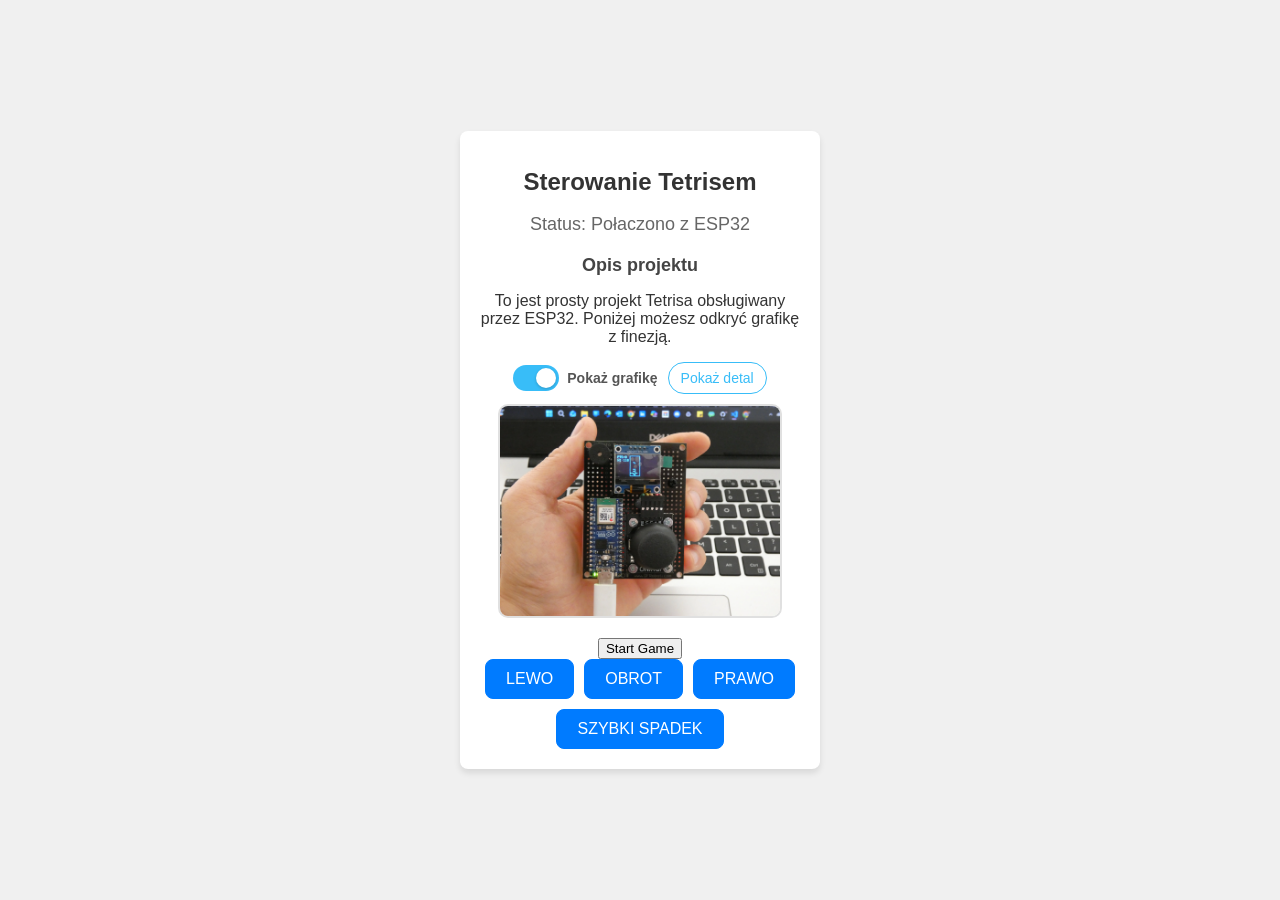
==== data/index.html @ bdea2a9c "Dodaj poprawki graf na stronie" ====
<!DOCTYPE html>
<html lang="pl">
<head>
    <meta charset="UTF-8">
    <meta name="viewport" content="width=device-width, initial-scale=1.0">
    <title>Tetris Nano ESP32</title>
    <link rel="stylesheet" href="style.css">
</head>
<body>
    <div class="card">
        <h1>Sterowanie Tetrisem</h1>
        <p class="status">Status: Połaczono z ESP32</p>

        <section class="project-section">
            <h2>Opis projektu</h2>
            <p>To jest prosty projekt Tetrisa obsługiwany przez ESP32. Poniżej możesz odkryć grafikę z finezją.</p>

            <div class="reveal-controls">
                <label class="switch" for="imageToggle">
                    <input type="checkbox" id="imageToggle" checked>
                    <span class="slider"></span>
                    <span class="switch-text">Pokaż grafikę</span>
                </label>
                <button type="button" class="reveal-button" id="revealButton">Pokaż detal</button>
            </div>

            <div class="reveal-card is-visible" id="imageRevealCard" aria-hidden="false">
                <img src="../assets/images/Tetris_ESP32.WEBP" alt="Grafika projektu Nano ESP32 Tetris" class="project-image">
            </div>
        </section>

        <button id="startButton">Start Game</button>

        <div class="pad">
            <button class="btn">LEWO</button>
            <button class="btn">OBROT</button>
            <button class="btn">PRAWO</button>
            <button class="btn vide">SZYBKI SPADEK</button>
        </div>
    </div>
    <script>
        const toggle = document.getElementById('imageToggle');
        const button = document.getElementById('revealButton');
        const revealCard = document.getElementById('imageRevealCard');

        function setReveal(visible) {
            toggle.checked = visible;
            revealCard.classList.toggle('is-visible', visible);
            revealCard.setAttribute('aria-hidden', String(!visible));
        }

        button.addEventListener('click', () => setReveal(!toggle.checked));
        toggle.addEventListener('change', () => setReveal(toggle.checked));

        setReveal(true);
    </script>
</body>
</html>
---- data/style.css ----
body {
    background-color: #f0f0f0;
    color: #333;
    font-family: Arial, sans-serif;
    display: flex;
    justify-content: center;
    align-items: center;
    min-height: 100vh;
    margin: 0;
    padding: 20px;
    box-sizing: border-box;
}

.card {
    background-color: #fff;
    padding: 20px;
    border-radius: 8px;
    box-shadow: 0 4px 6px rgba(0, 0, 0, 0.1);
    text-align: center;
    width: 320px;
    max-width: 100%;
}

h1 {
    font-size: 24px;
    margin-bottom: 10px;
    color: #333;
}

h2 {
    font-size: 18px;
    margin-bottom: 8px;
    color: #444;
}

.project-section {
    margin-bottom: 20px;
}

.reveal-controls {
    display: flex;
    justify-content: center;
    align-items: center;
    gap: 10px;
    flex-wrap: wrap;
    margin: 12px 0 10px;
}

.switch {
    display: inline-flex;
    align-items: center;
    gap: 8px;
    cursor: pointer;
    color: #555;
    font-size: 14px;
    font-weight: 600;
}

.switch input {
    position: absolute;
    opacity: 0;
    pointer-events: none;
}

.slider {
    position: relative;
    width: 46px;
    height: 26px;
    background: #cbd5e1;
    border-radius: 999px;
    transition: background 0.3s ease;
}

.slider::before {
    content: "";
    position: absolute;
    top: 3px;
    left: 3px;
    width: 20px;
    height: 20px;
    border-radius: 50%;
    background: white;
    box-shadow: 0 1px 3px rgba(0, 0, 0, 0.2);
    transition: transform 0.3s ease;
}

.switch input:checked + .slider {
    background: #38bdf8;
}

.switch input:checked + .slider::before {
    transform: translateX(20px);
}

.reveal-button {
    border: 1px solid #38bdf8;
    background: transparent;
    color: #38bdf8;
    padding: 7px 12px;
    border-radius: 999px;
    cursor: pointer;
    font-size: 14px;
    transition: all 0.2s ease;
}

.reveal-button:hover {
    background: #38bdf8;
    color: white;
}

.reveal-card {
    max-height: 0;
    opacity: 0;
    overflow: hidden;
    transform: translateY(10px);
    transition: all 0.55s ease;
}

.reveal-card.is-visible {
    max-height: 500px;
    opacity: 1;
    transform: translateY(0);
    margin-top: 8px;
}

.project-image {
    display: block;
    width: 100%;
    max-width: 280px;
    height: auto;
    margin: 0 auto;
    border-radius: 10px;
    border: 2px solid #e0e0e0;
    object-fit: cover;
}

.status {
    font-size: 18px;
    margin-bottom: 20px;
    color: #666;
}

.pad {
    display: flex;
    flex-wrap: wrap;
    gap: 10px;
    justify-content: center;
}

.btn {
    background-color: #007bff;
    color: #fff;
    border: 1px solid #007bff;
    padding: 10px 20px;
    font-size: 16px;
    border-radius: 8px;
    cursor: pointer;
    transition: background-color 0.3s ease;
}

.btn:active {
    background-color: #0056b3;
}

.wide {
    width: 90%;
}
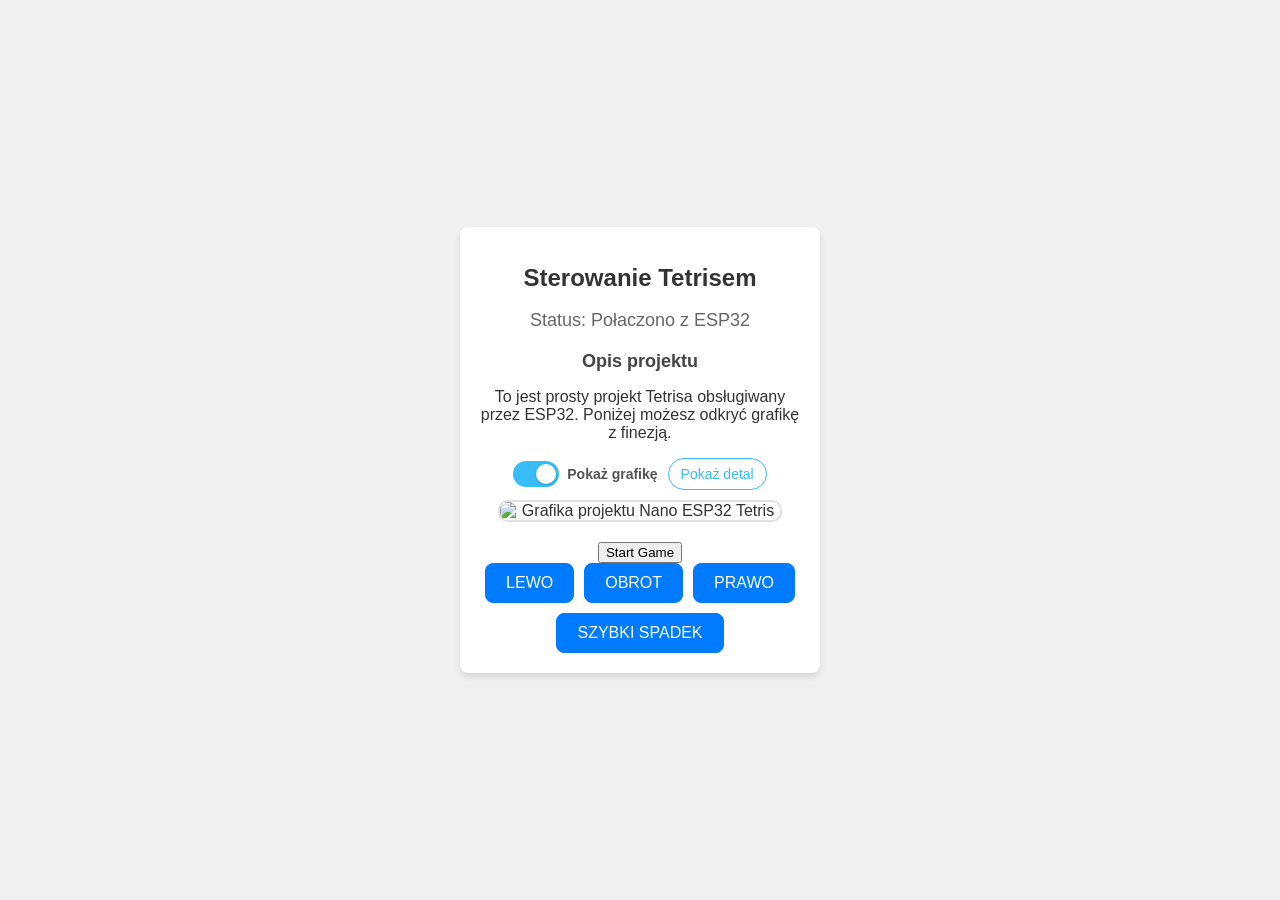
==== commit 2c75a2c2: "Poprawa ścieżki do obrazu w index.html" ====
--- a/data/index.html
+++ b/data/index.html
@@ -25,7 +25,7 @@
             </div>
 
             <div class="reveal-card is-visible" id="imageRevealCard" aria-hidden="false">
-                <img src="../assets/images/Tetris_ESP32.WEBP" alt="Grafika projektu Nano ESP32 Tetris" class="project-image">
+                <img src="data/assets/images/Tetris_ESP32.WEBP" alt="Grafika projektu Nano ESP32 Tetris" class="project-image">
             </div>
         </section>
 
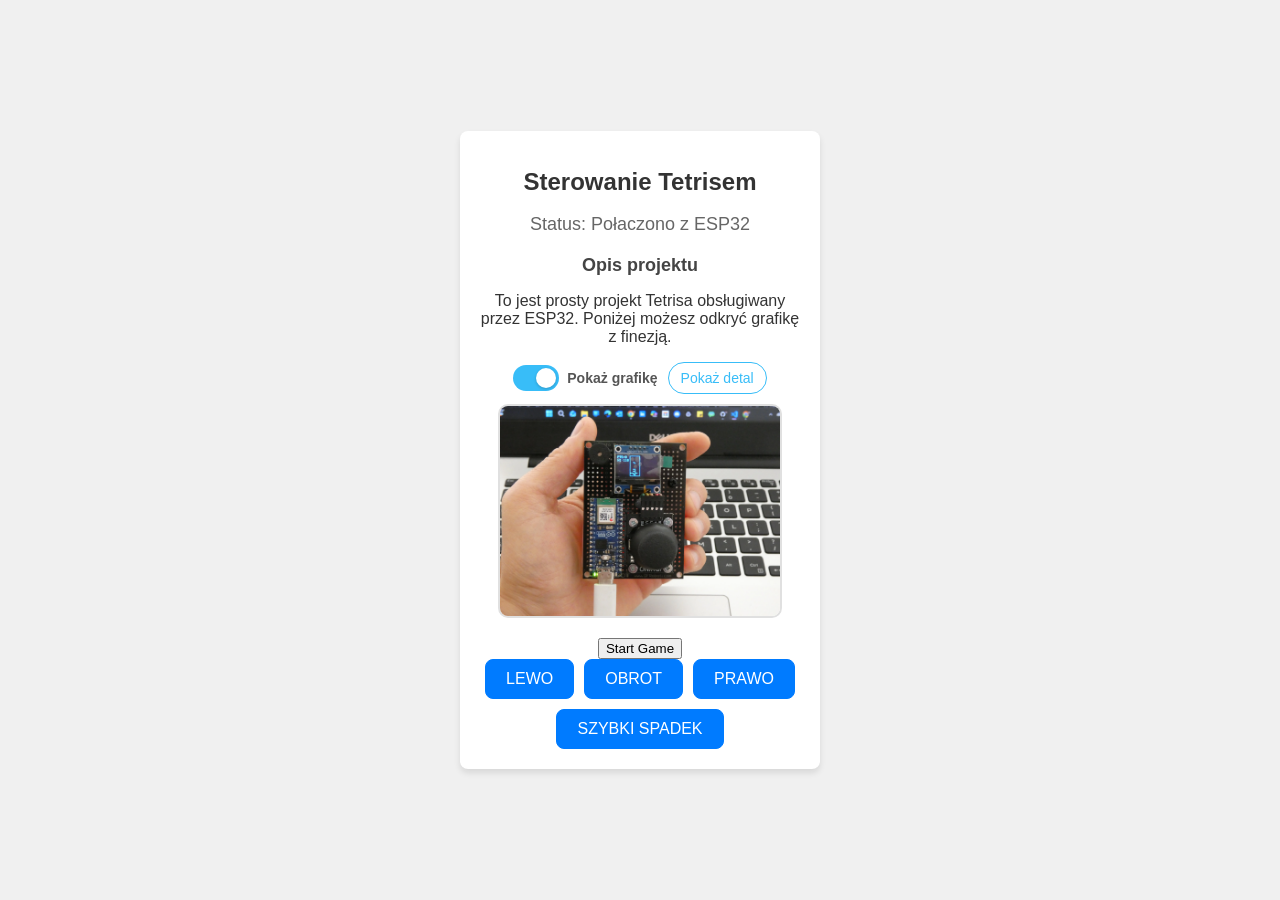
==== commit 566ffbad: "Fix ESP32 web assets and favicon serving" ====
--- a/data/index.html
+++ b/data/index.html
@@ -4,6 +4,13 @@
     <meta charset="UTF-8">
     <meta name="viewport" content="width=device-width, initial-scale=1.0">
     <title>Tetris Nano ESP32</title>
+    <meta name="description" content="Nano ESP32 Tetris — interfejs WWW sterowania grą.">
+    <link rel="icon" type="image/png" sizes="32x32" href="/assets/images/Game_Boy_faficon.png?v=1">
+    <link rel="icon" type="image/png" sizes="16x16" href="/assets/images/Game_Boy_faficon_16.png?v=1">
+    <link rel="shortcut icon" type="image/png" href="/assets/images/Game_Boy_faficon.png?v=1">
+    <link rel="apple-touch-icon" href="/assets/images/Game_Boy_faf.png?v=1">
+    <link rel="manifest" href="/site.webmanifest?v=1">
+    <meta name="theme-color" content="#0f172a">
     <link rel="stylesheet" href="style.css">
 </head>
 <body>
@@ -25,17 +32,17 @@
             </div>
 
             <div class="reveal-card is-visible" id="imageRevealCard" aria-hidden="false">
-                <img src="data/assets/images/Tetris_ESP32.WEBP" alt="Grafika projektu Nano ESP32 Tetris" class="project-image">
+                <img src="/assets/images/Tetris_ESP32.WEBP" alt="Grafika projektu Nano ESP32 Tetris" class="project-image">
             </div>
         </section>
 
         <button id="startButton">Start Game</button>
 
         <div class="pad">
-            <button class="btn">LEWO</button>
-            <button class="btn">OBROT</button>
-            <button class="btn">PRAWO</button>
-            <button class="btn vide">SZYBKI SPADEK</button>
+            <button id="btn-left" class="btn">LEWO</button>
+            <button id="btn-rotate" class="btn">OBROT</button>
+            <button id="btn-right" class="btn">PRAWO</button>
+            <button id="btn-drop" class="btn vide">SZYBKI SPADEK</button>
         </div>
     </div>
     <script>
@@ -53,6 +60,26 @@
         toggle.addEventListener('change', () => setReveal(toggle.checked));
 
         setReveal(true);
+
+        // --- Web control: send command to ESP32 ---
+        function sendCommand(cmd) {
+            fetch('/action?go=' + encodeURIComponent(cmd), { method: 'GET' })
+                .then(resp => {
+                    if (!resp.ok) console.warn('Server response', resp.status);
+                })
+                .catch(err => console.error('Fetch error:', err));
+        }
+
+        // Attach handlers to control buttons
+        const btnLeft = document.getElementById('btn-left');
+        const btnRight = document.getElementById('btn-right');
+        const btnRotate = document.getElementById('btn-rotate');
+        const btnDrop = document.getElementById('btn-drop');
+
+        if (btnLeft) btnLeft.addEventListener('click', () => sendCommand('left'));
+        if (btnRight) btnRight.addEventListener('click', () => sendCommand('right'));
+        if (btnRotate) btnRotate.addEventListener('click', () => sendCommand('rotate'));
+        if (btnDrop) btnDrop.addEventListener('click', () => sendCommand('drop'));
     </script>
 </body>
 </html>
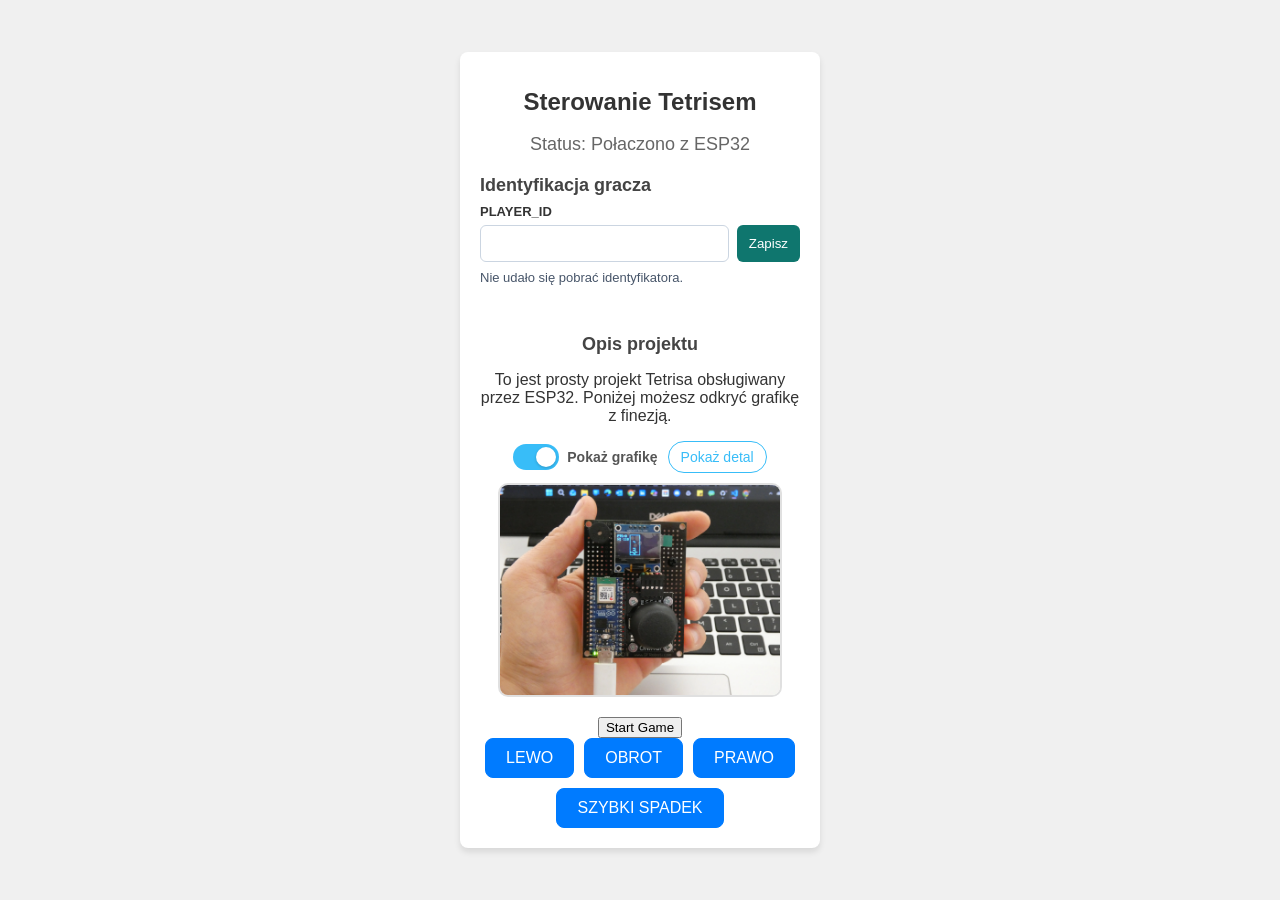
==== commit 8dbfcdcb: "Add player and device IDs to score submissions" ====
--- a/data/index.html
+++ b/data/index.html
@@ -17,6 +17,17 @@
     <div class="card">
         <h1>Sterowanie Tetrisem</h1>
         <p class="status">Status: Połaczono z ESP32</p>
+
+        <section class="player-section">
+            <h2>Identyfikacja gracza</h2>
+            <label for="playerId">PLAYER_ID</label>
+            <div class="player-form">
+                <input id="playerId" type="text" maxlength="24" pattern="[A-Za-z0-9_-]+" autocomplete="off">
+                <button type="button" id="savePlayerId">Zapisz</button>
+            </div>
+            <p id="playerMessage" class="player-message" role="status"></p>
+            <p id="deviceId" class="device-id"></p>
+        </section>
 
         <section class="project-section">
             <h2>Opis projektu</h2>
@@ -75,11 +86,43 @@
         const btnRight = document.getElementById('btn-right');
         const btnRotate = document.getElementById('btn-rotate');
         const btnDrop = document.getElementById('btn-drop');
+        const startButton = document.getElementById('startButton');
+        const playerIdInput = document.getElementById('playerId');
+        const savePlayerIdButton = document.getElementById('savePlayerId');
+        const playerMessage = document.getElementById('playerMessage');
+        const deviceIdLabel = document.getElementById('deviceId');
+
+        fetch('/player-id')
+            .then(response => response.json())
+            .then(data => {
+                playerIdInput.value = data.player_id || '';
+                deviceIdLabel.textContent = 'DEVICE_ID: ' + (data.device_id || 'nieznane');
+            })
+            .catch(() => {
+                playerMessage.textContent = 'Nie udało się pobrać identyfikatora.';
+            });
+
+        savePlayerIdButton.addEventListener('click', () => {
+            const value = playerIdInput.value.trim();
+            if (!/^[A-Za-z0-9_-]+$/.test(value)) {
+                playerMessage.textContent = 'Użyj liter, cyfr, - lub _.';
+                return;
+            }
+            fetch('/player-id?value=' + encodeURIComponent(value))
+                .then(response => response.text().then(message => ({ ok: response.ok, message })))
+                .then(result => {
+                    playerMessage.textContent = result.message;
+                })
+                .catch(() => {
+                    playerMessage.textContent = 'Nie udało się zapisać PLAYER_ID.';
+                });
+        });
 
         if (btnLeft) btnLeft.addEventListener('click', () => sendCommand('left'));
         if (btnRight) btnRight.addEventListener('click', () => sendCommand('right'));
         if (btnRotate) btnRotate.addEventListener('click', () => sendCommand('rotate'));
         if (btnDrop) btnDrop.addEventListener('click', () => sendCommand('drop'));
+        if (startButton) startButton.addEventListener('click', () => sendCommand('start'));
     </script>
 </body>
 </html>
--- a/data/style.css
+++ b/data/style.css
@@ -140,6 +140,50 @@
     color: #666;
 }
 
+.player-section {
+    margin-bottom: 20px;
+    text-align: left;
+}
+
+.player-section label {
+    display: block;
+    margin-bottom: 6px;
+    font-size: 13px;
+    font-weight: 700;
+}
+
+.player-form {
+    display: flex;
+    gap: 8px;
+}
+
+.player-form input {
+    min-width: 0;
+    flex: 1;
+    padding: 9px;
+    border: 1px solid #cbd5e1;
+    border-radius: 6px;
+    font-size: 15px;
+}
+
+.player-form button {
+    border: 0;
+    border-radius: 6px;
+    padding: 9px 12px;
+    background: #0f766e;
+    color: #fff;
+    cursor: pointer;
+}
+
+.player-message,
+.device-id {
+    min-height: 18px;
+    margin: 8px 0 0;
+    font-size: 13px;
+    color: #475569;
+    overflow-wrap: anywhere;
+}
+
 .pad {
     display: flex;
     flex-wrap: wrap;
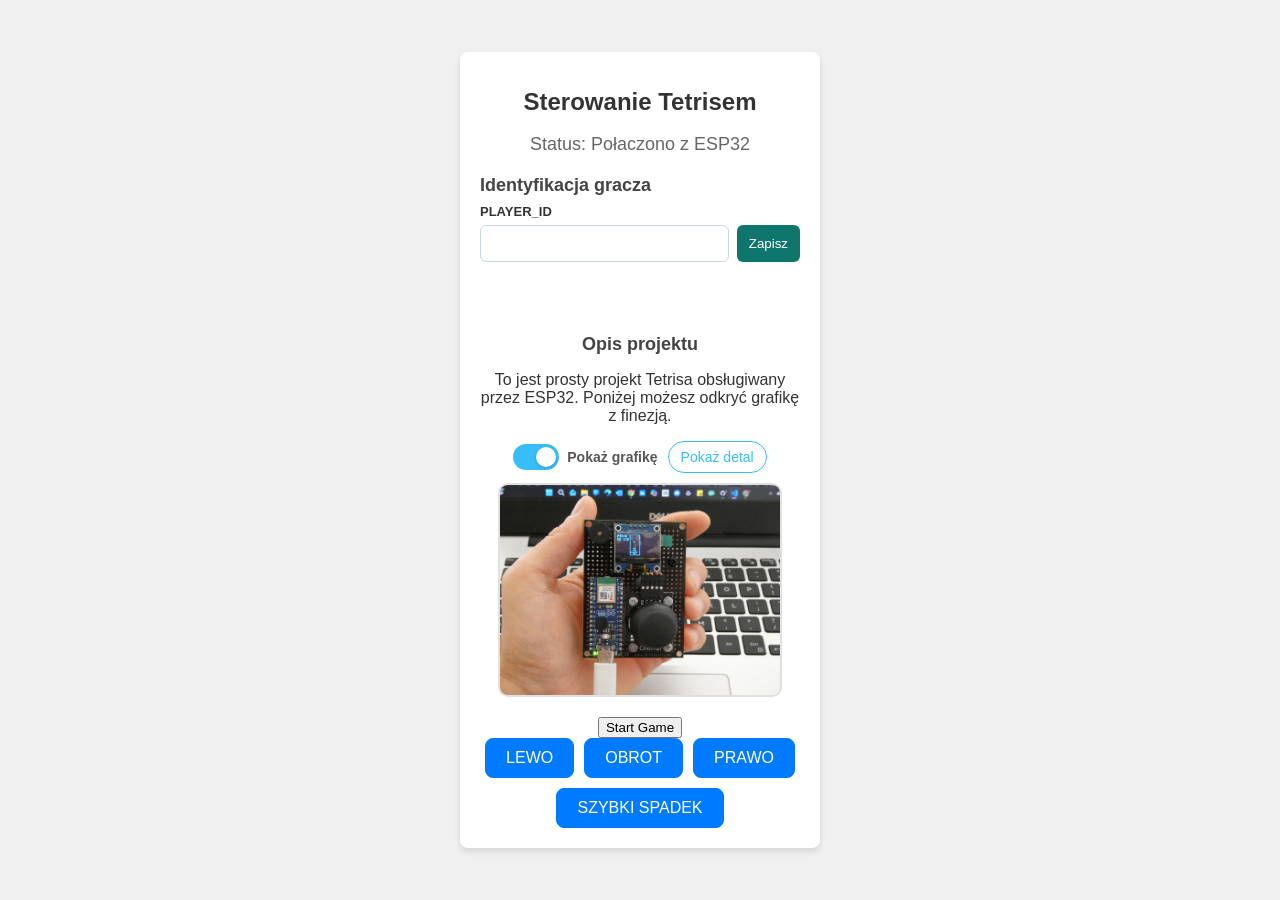
==== commit 4e69440e: "Merge branch 'main' into feature/add-game-sounds" ====
--- a/data/index.html
+++ b/data/index.html
@@ -122,7 +122,39 @@
         if (btnRight) btnRight.addEventListener('click', () => sendCommand('right'));
         if (btnRotate) btnRotate.addEventListener('click', () => sendCommand('rotate'));
         if (btnDrop) btnDrop.addEventListener('click', () => sendCommand('drop'));
+        const startButton = document.getElementById('startButton');
         if (startButton) startButton.addEventListener('click', () => sendCommand('start'));
+
+        const playerIdInput = document.getElementById('playerId');
+        const savePlayerIdButton = document.getElementById('savePlayerId');
+        const playerMessage = document.getElementById('playerMessage');
+        const deviceIdLabel = document.getElementById('deviceId');
+
+        fetch('/player-id')
+            .then(response => response.json())
+            .then(data => {
+                playerIdInput.value = data.player_id || '';
+                deviceIdLabel.textContent = 'DEVICE_ID: ' + (data.device_id || 'nieznane');
+            })
+            .catch(() => {
+                playerMessage.textContent = 'Nie udało się pobrać identyfikatora.';
+            });
+
+        savePlayerIdButton.addEventListener('click', () => {
+            const value = playerIdInput.value.trim();
+            if (!/^[A-Za-z0-9_-]+$/.test(value)) {
+                playerMessage.textContent = 'Użyj liter, cyfr, - lub _.';
+                return;
+            }
+            fetch('/player-id?value=' + encodeURIComponent(value))
+                .then(response => response.text().then(message => ({ ok: response.ok, message })))
+                .then(result => {
+                    playerMessage.textContent = result.message;
+                })
+                .catch(() => {
+                    playerMessage.textContent = 'Nie udało się zapisać PLAYER_ID.';
+                });
+        });
     </script>
 </body>
 </html>
--- a/data/style.css
+++ b/data/style.css
@@ -35,6 +35,50 @@
 
 .project-section {
     margin-bottom: 20px;
+}
+
+.player-section {
+    margin-bottom: 20px;
+    text-align: left;
+}
+
+.player-section label {
+    display: block;
+    margin-bottom: 6px;
+    font-size: 13px;
+    font-weight: 700;
+}
+
+.player-form {
+    display: flex;
+    gap: 8px;
+}
+
+.player-form input {
+    min-width: 0;
+    flex: 1;
+    padding: 9px;
+    border: 1px solid #cbd5e1;
+    border-radius: 6px;
+    font-size: 15px;
+}
+
+.player-form button {
+    border: 0;
+    border-radius: 6px;
+    padding: 9px 12px;
+    background: #0f766e;
+    color: #fff;
+    cursor: pointer;
+}
+
+.player-message,
+.device-id {
+    min-height: 18px;
+    margin: 8px 0 0;
+    font-size: 13px;
+    color: #475569;
+    overflow-wrap: anywhere;
 }
 
 .reveal-controls {
